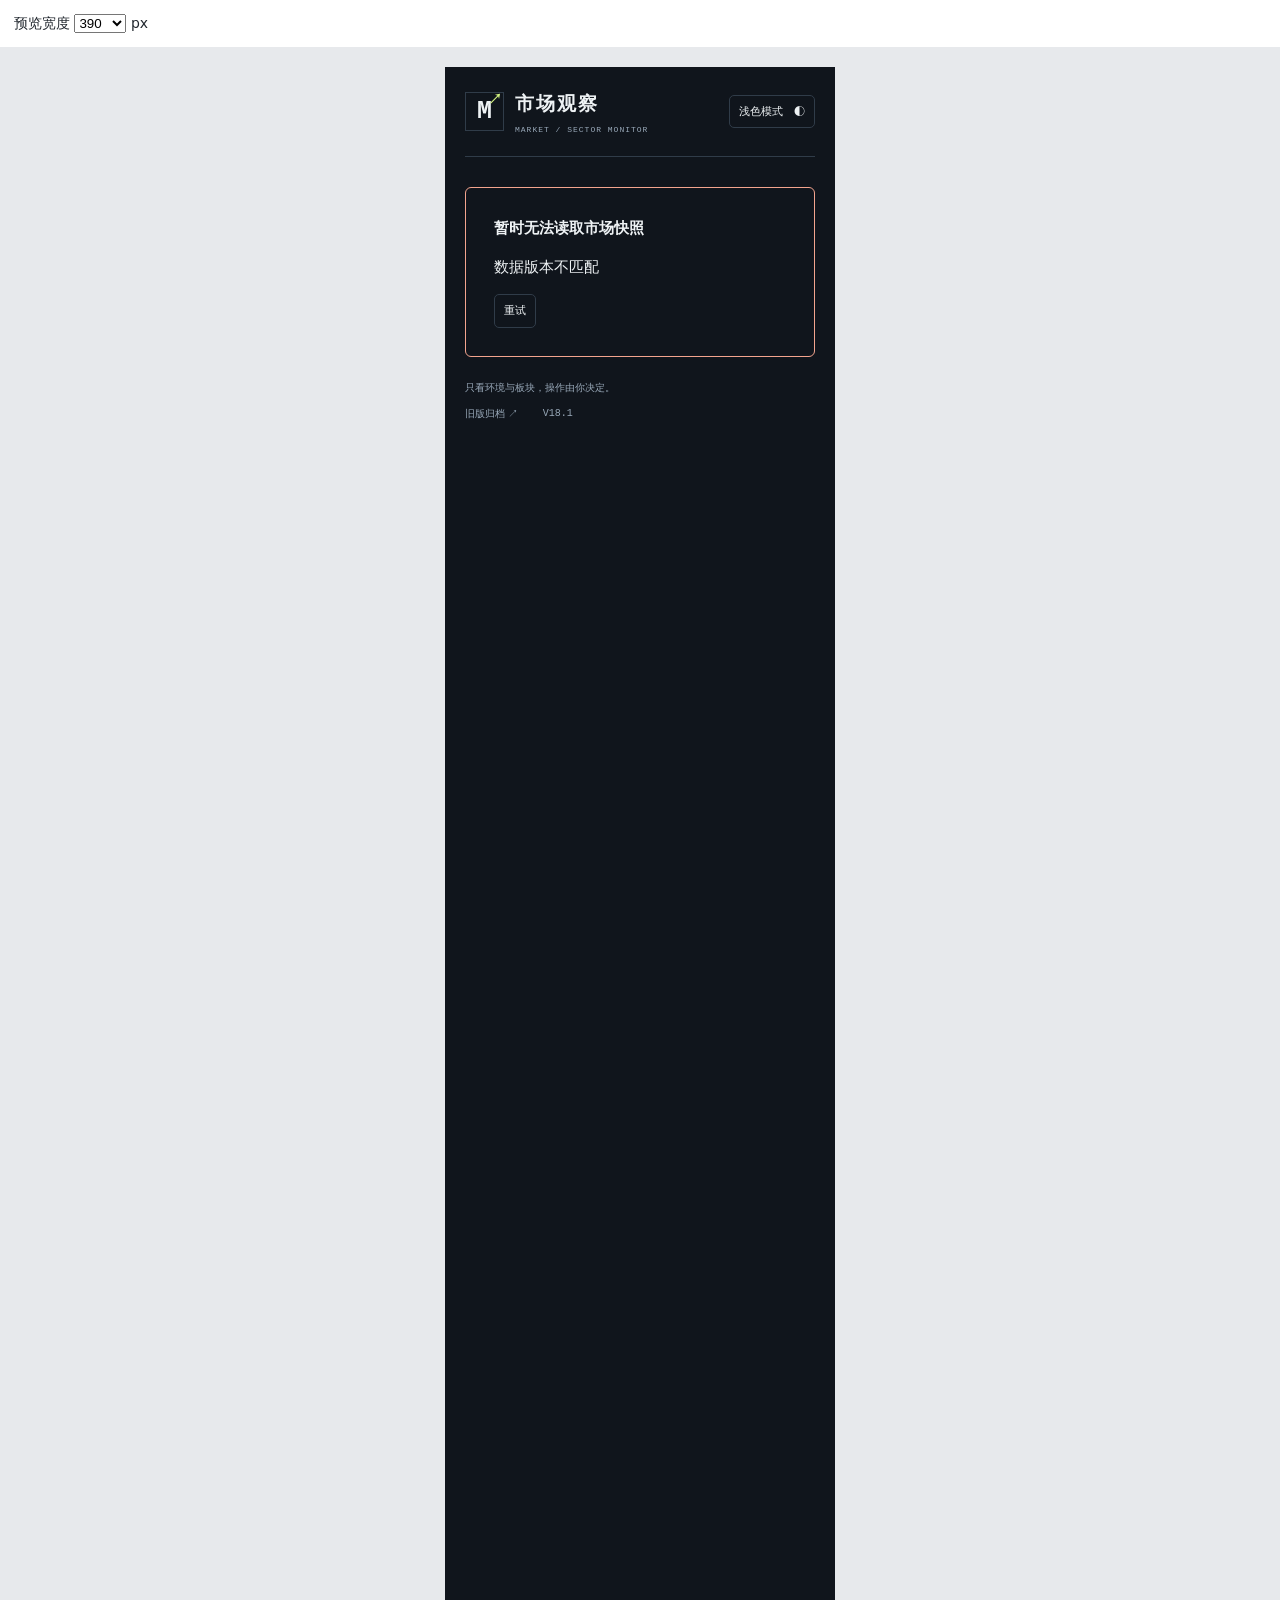
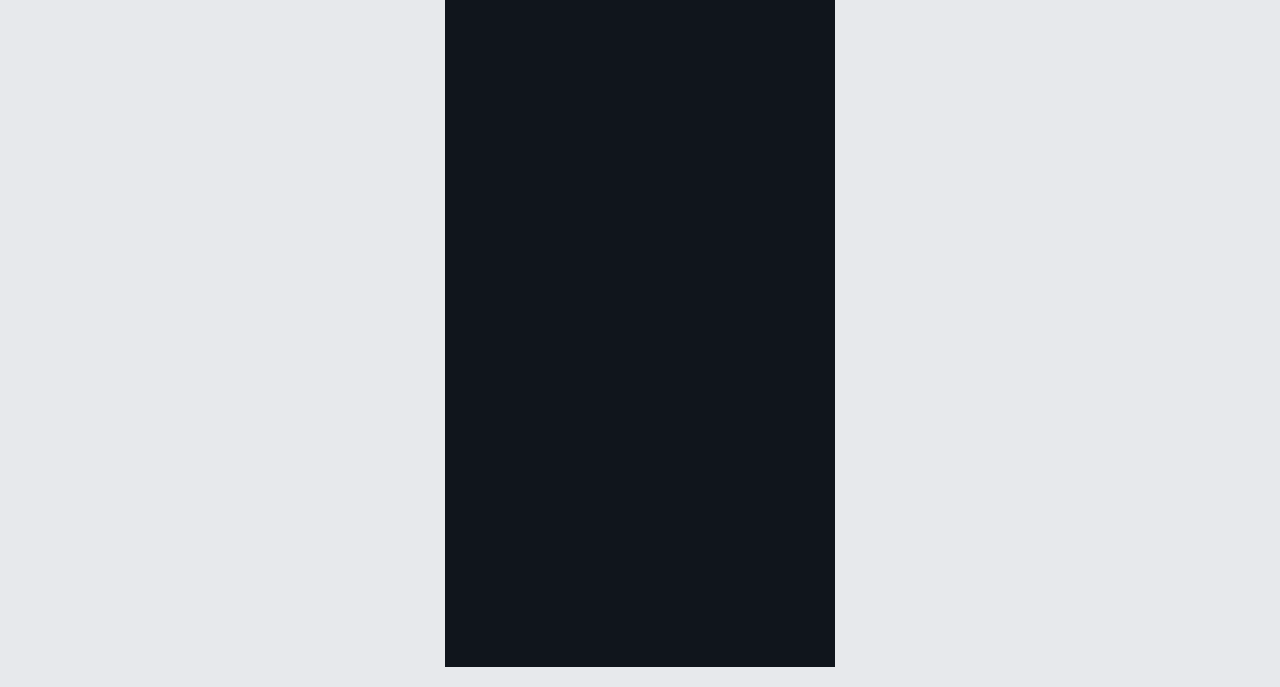
==== fixtures/responsive-preview.html @ 48b8392e "Simplify market dashboard to market regime and four sectors (v18)" ====
<!doctype html><html lang="zh-CN"><meta charset="utf-8"><title>响应式验收</title><style>body{margin:0;background:#e7e9ec;color:#20262d;font:14px system-ui}header{padding:14px;position:sticky;top:0;background:#fff}iframe{display:block;border:0;margin:20px auto;width:390px;height:2200px}</style><header><label>预览宽度 <select id="size"><option>360</option><option selected>390</option><option>768</option><option>1440</option></select> px</label></header><iframe title="市场观察预览" src="../index.html"></iframe><script>const frame=document.querySelector('iframe');document.querySelector('select').onchange=e=>frame.style.width=e.target.value+'px';</script></html>
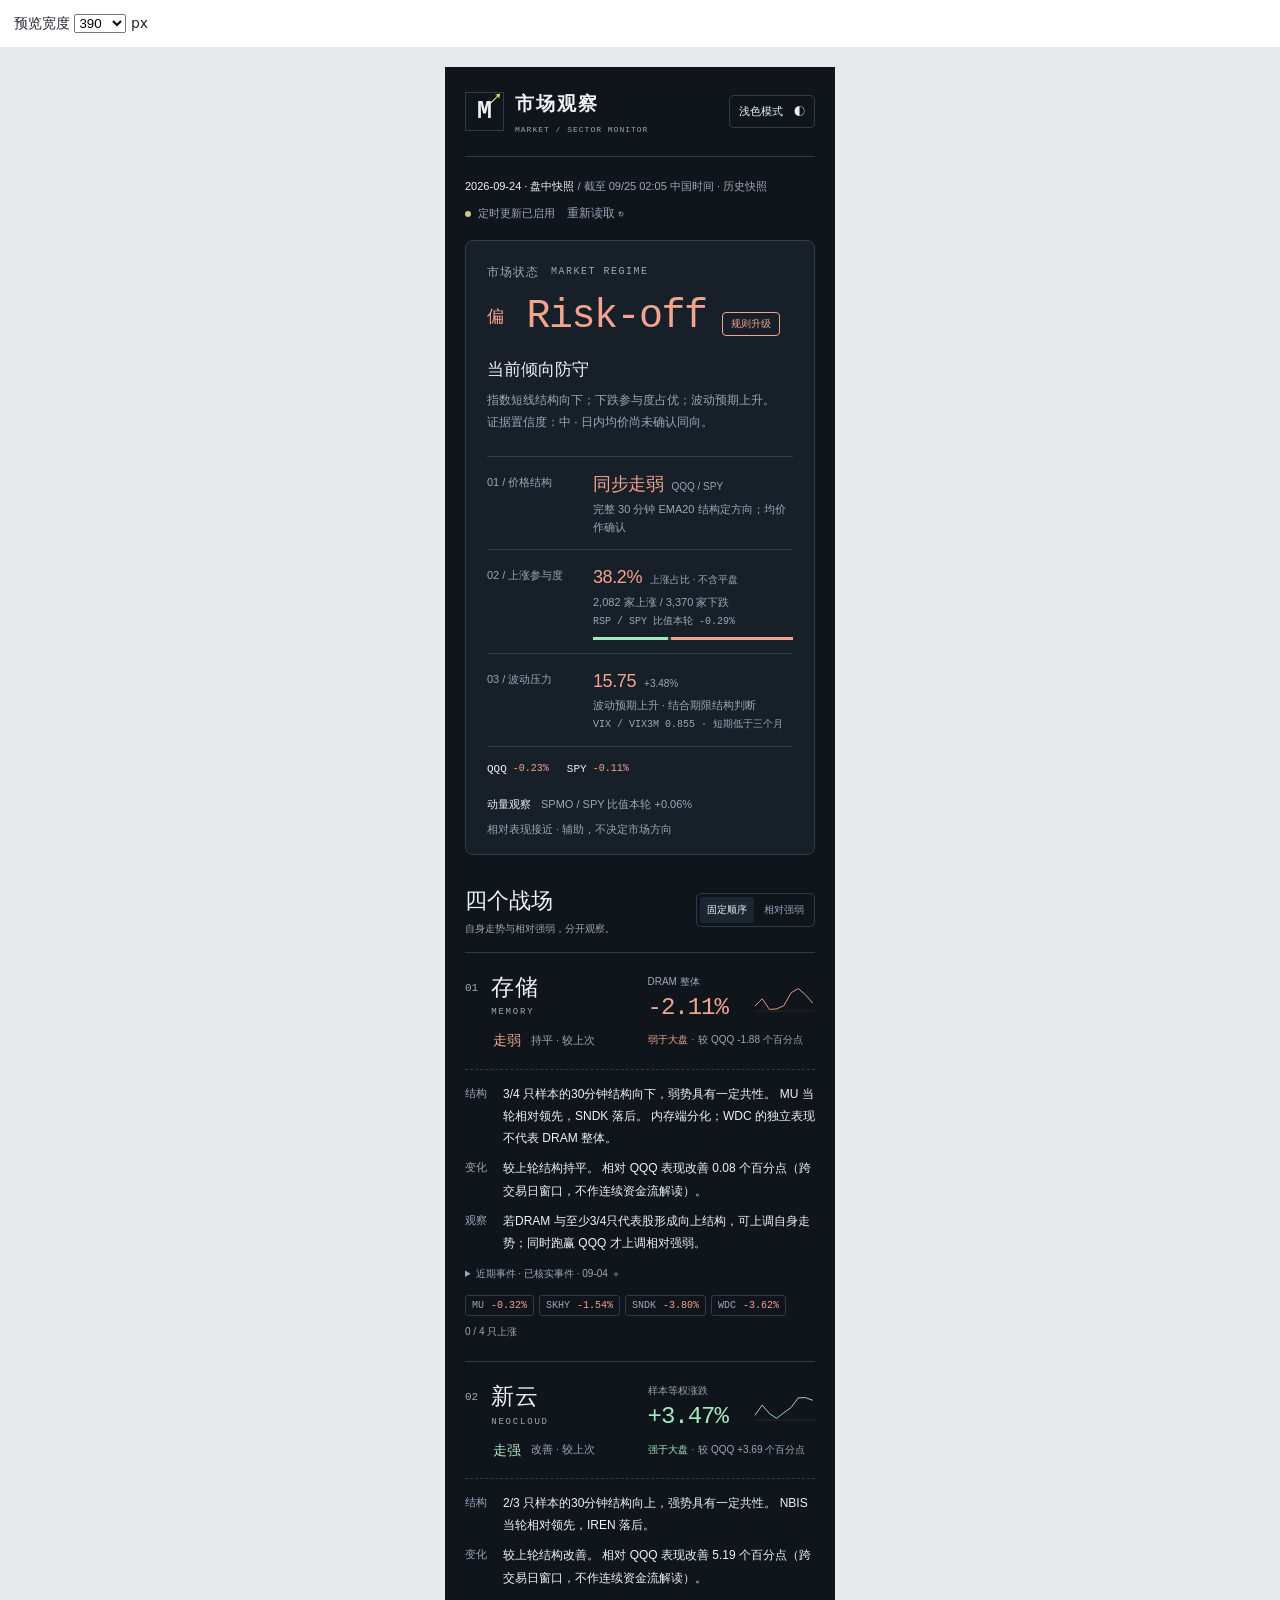
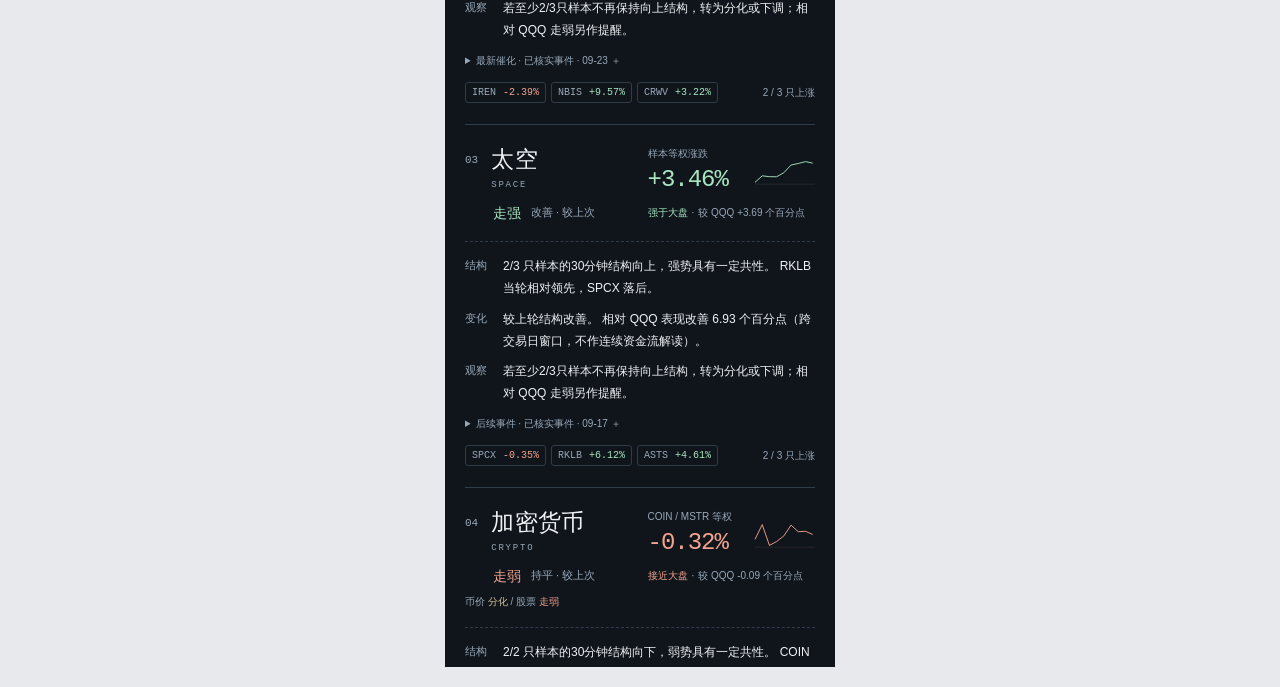
==== commit fa79bbb3: "Load v18.2 in responsive preview" ====
--- a/fixtures/responsive-preview.html
+++ b/fixtures/responsive-preview.html
@@ -1 +1 @@
-<!doctype html><html lang="zh-CN"><meta charset="utf-8"><title>响应式验收</title><style>body{margin:0;background:#e7e9ec;color:#20262d;font:14px system-ui}header{padding:14px;position:sticky;top:0;background:#fff}iframe{display:block;border:0;margin:20px auto;width:390px;height:2200px}</style><header><label>预览宽度 <select id="size"><option>360</option><option selected>390</option><option>768</option><option>1440</option></select> px</label></header><iframe title="市场观察预览" src="../index.html"></iframe><script>const frame=document.querySelector('iframe');document.querySelector('select').onchange=e=>frame.style.width=e.target.value+'px';</script></html>
+<!doctype html><html lang="zh-CN"><meta charset="utf-8"><title>响应式验收</title><style>body{margin:0;background:#e7e9ec;color:#20262d;font:14px system-ui}header{padding:14px;position:sticky;top:0;background:#fff}iframe{display:block;border:0;margin:20px auto;width:390px;height:2200px}</style><header><label>预览宽度 <select id="size"><option>360</option><option selected>390</option><option>768</option><option>1440</option></select> px</label></header><iframe title="市场观察预览" src="../index.html?v=18.2"></iframe><script>const frame=document.querySelector('iframe');document.querySelector('select').onchange=e=>frame.style.width=e.target.value+'px';</script></html>
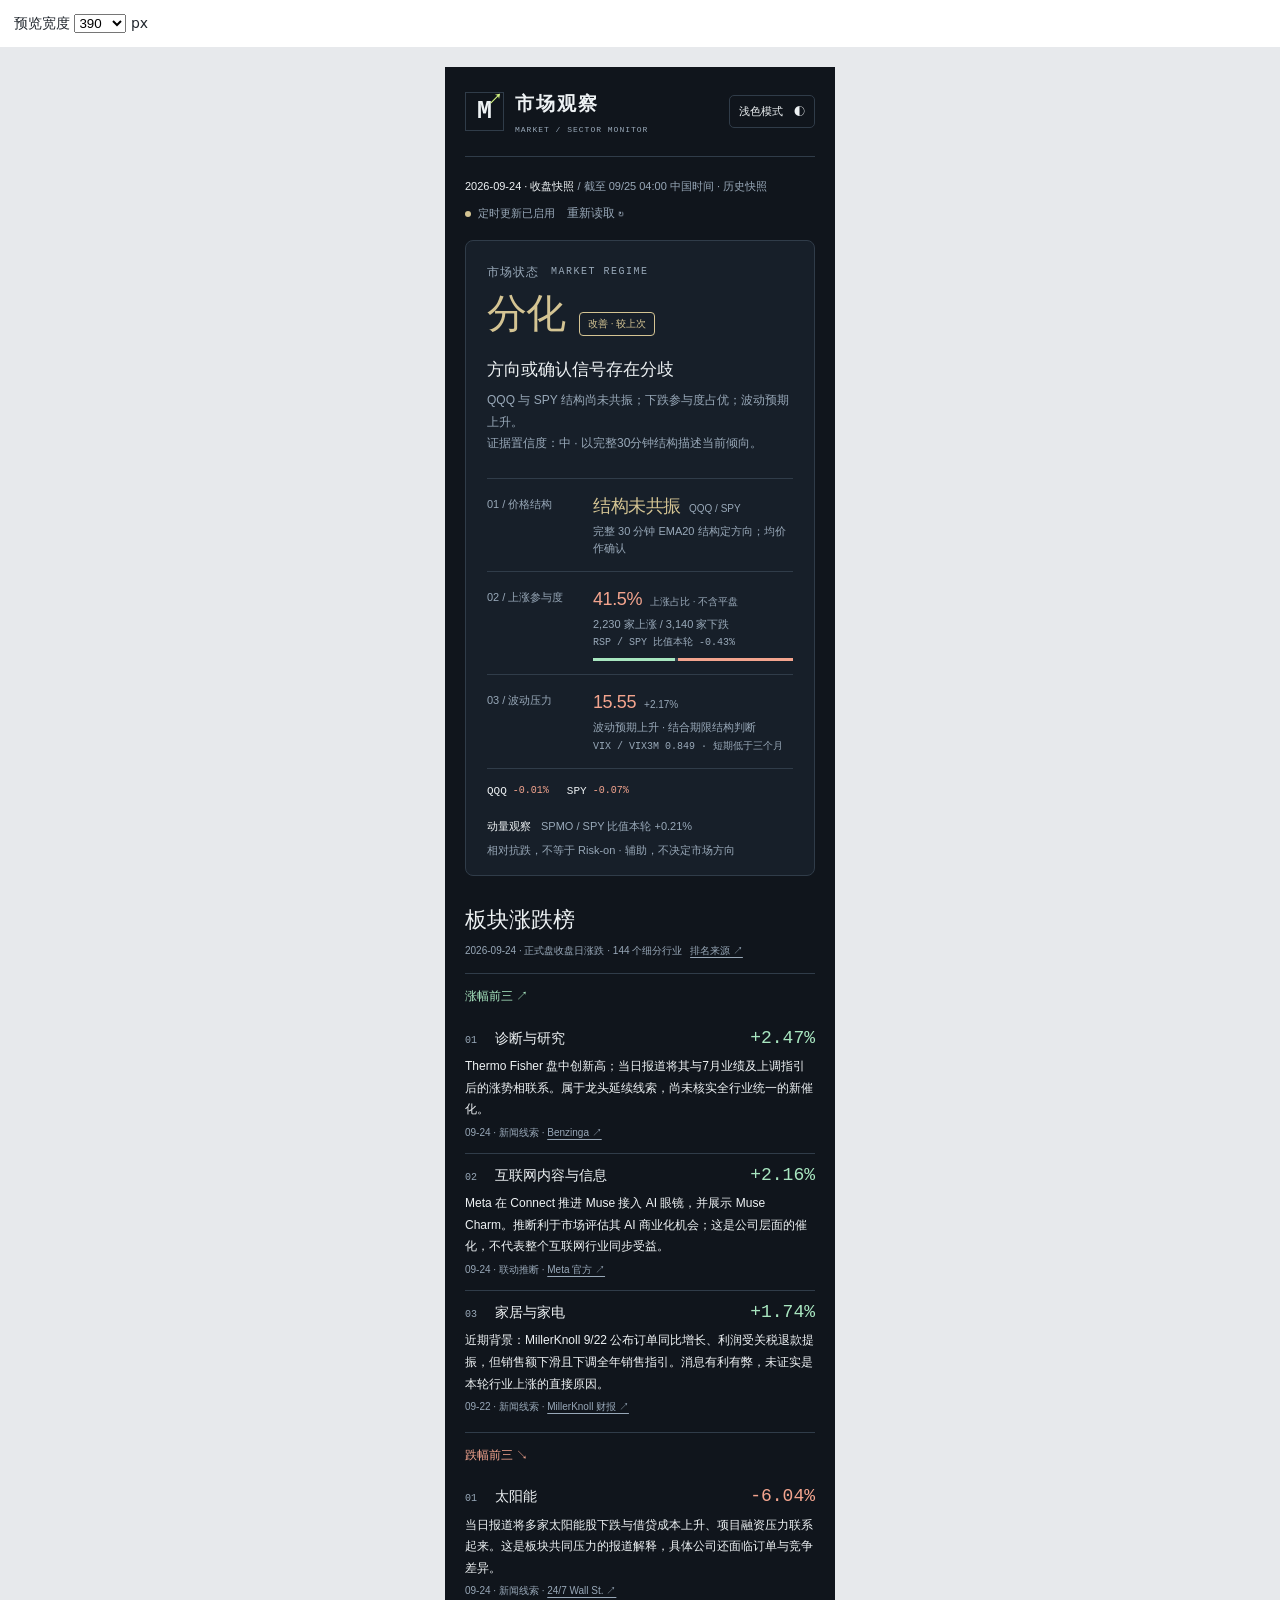
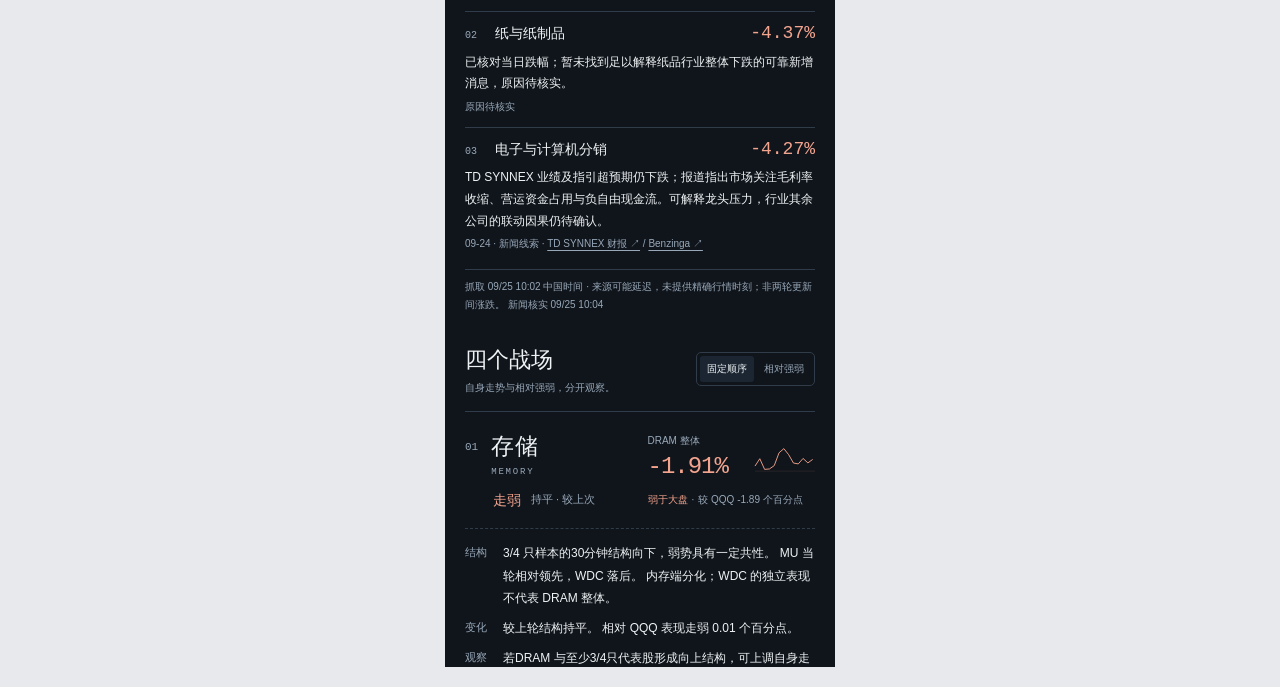
==== commit ef3ce71f: "Add top three industry movers with concise news and show sector news inline" ====
--- a/fixtures/responsive-preview.html
+++ b/fixtures/responsive-preview.html
@@ -1 +1 @@
-<!doctype html><html lang="zh-CN"><meta charset="utf-8"><title>响应式验收</title><style>body{margin:0;background:#e7e9ec;color:#20262d;font:14px system-ui}header{padding:14px;position:sticky;top:0;background:#fff}iframe{display:block;border:0;margin:20px auto;width:390px;height:2200px}</style><header><label>预览宽度 <select id="size"><option>360</option><option selected>390</option><option>768</option><option>1440</option></select> px</label></header><iframe title="市场观察预览" src="../index.html?v=18.2"></iframe><script>const frame=document.querySelector('iframe');document.querySelector('select').onchange=e=>frame.style.width=e.target.value+'px';</script></html>
+<!doctype html><html lang="zh-CN"><meta charset="utf-8"><title>响应式验收</title><style>body{margin:0;background:#e7e9ec;color:#20262d;font:14px system-ui}header{padding:14px;position:sticky;top:0;background:#fff}iframe{display:block;border:0;margin:20px auto;width:390px;height:2200px}</style><header><label>预览宽度 <select id="size"><option>360</option><option selected>390</option><option>768</option><option>1440</option></select> px</label></header><iframe title="市场观察预览" src="../index.html?v=18.3"></iframe><script>const frame=document.querySelector('iframe');document.querySelector('select').onchange=e=>frame.style.width=e.target.value+'px';</script></html>
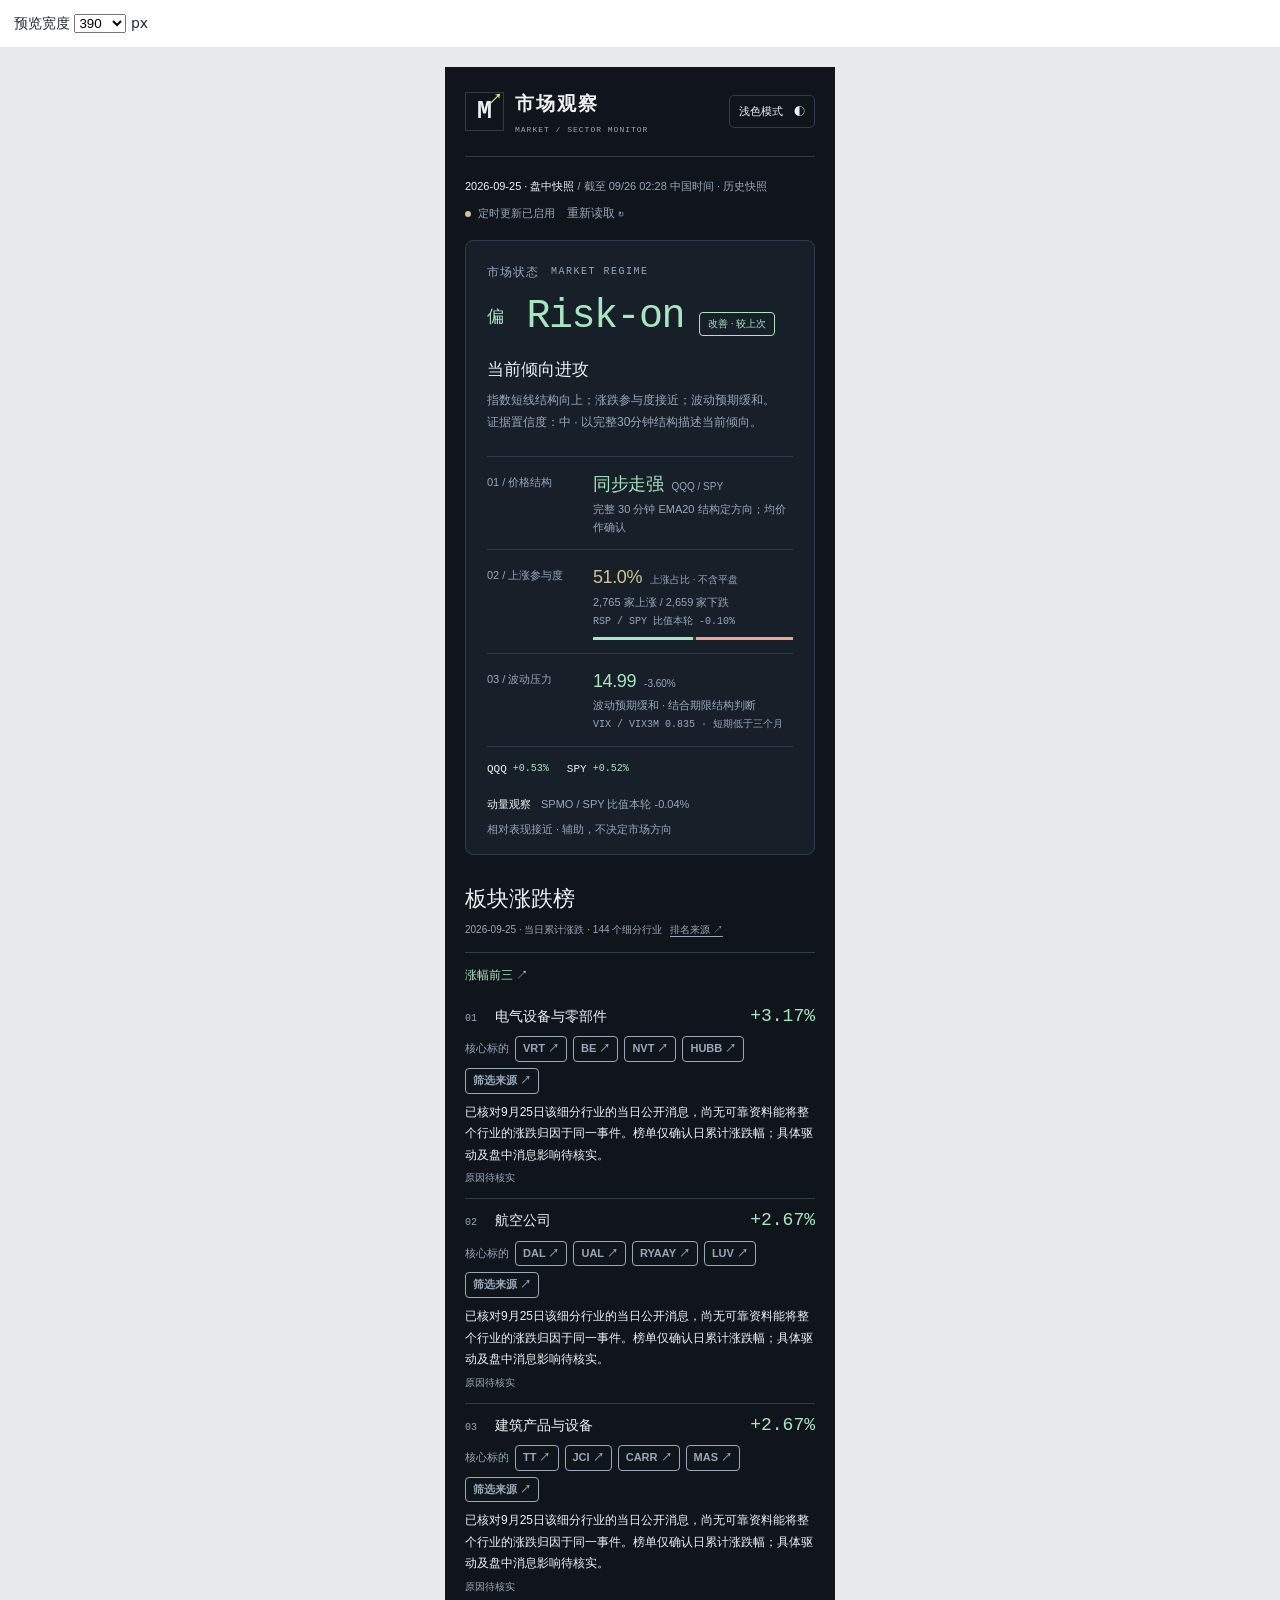
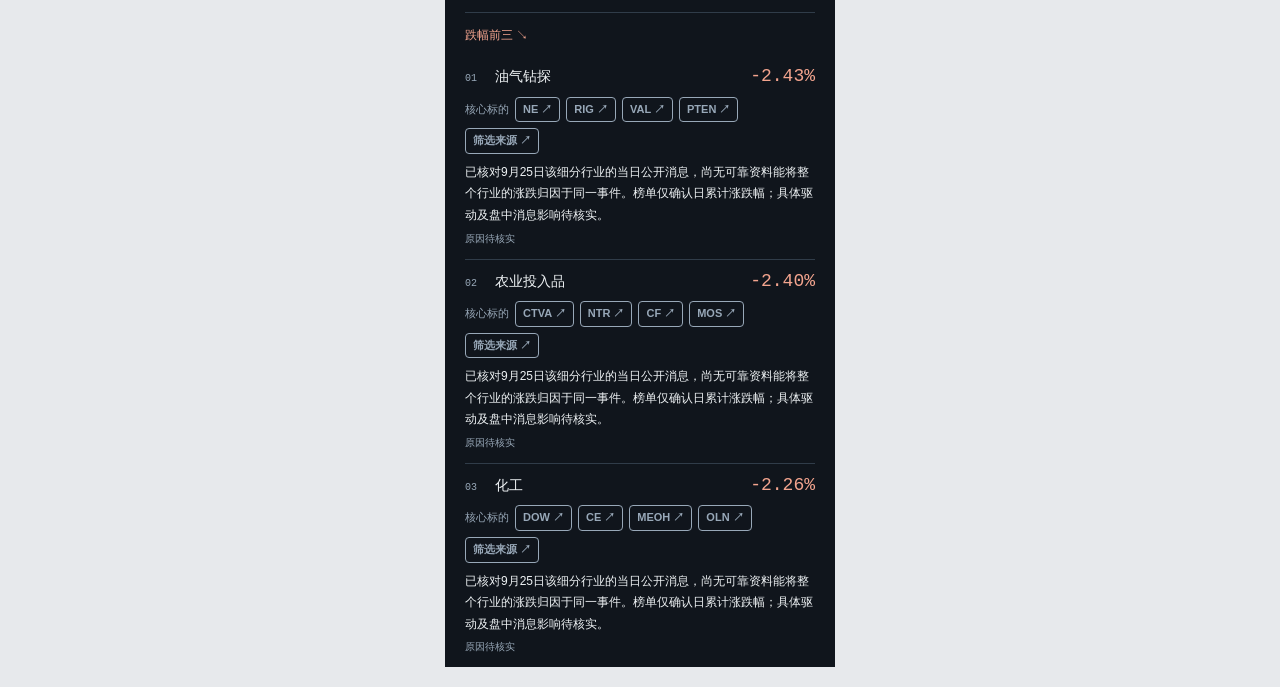
==== commit af6f2ee1: "feat: show optionable core stocks for each industry mover" ====
--- a/fixtures/responsive-preview.html
+++ b/fixtures/responsive-preview.html
@@ -1 +1 @@
-<!doctype html><html lang="zh-CN"><meta charset="utf-8"><title>响应式验收</title><style>body{margin:0;background:#e7e9ec;color:#20262d;font:14px system-ui}header{padding:14px;position:sticky;top:0;background:#fff}iframe{display:block;border:0;margin:20px auto;width:390px;height:2200px}</style><header><label>预览宽度 <select id="size"><option>360</option><option selected>390</option><option>768</option><option>1440</option></select> px</label></header><iframe title="市场观察预览" src="../index.html?v=18.3"></iframe><script>const frame=document.querySelector('iframe');document.querySelector('select').onchange=e=>frame.style.width=e.target.value+'px';</script></html>
+<!doctype html><html lang="zh-CN"><meta charset="utf-8"><title>响应式验收</title><style>body{margin:0;background:#e7e9ec;color:#20262d;font:14px system-ui}header{padding:14px;position:sticky;top:0;background:#fff}iframe{display:block;border:0;margin:20px auto;width:390px;height:2200px}</style><header><label>预览宽度 <select id="size"><option>360</option><option selected>390</option><option>768</option><option>1440</option></select> px</label></header><iframe title="市场观察预览" src="../index.html?v=18.4"></iframe><script>const frame=document.querySelector('iframe');document.querySelector('select').onchange=e=>frame.style.width=e.target.value+'px';</script></html>
